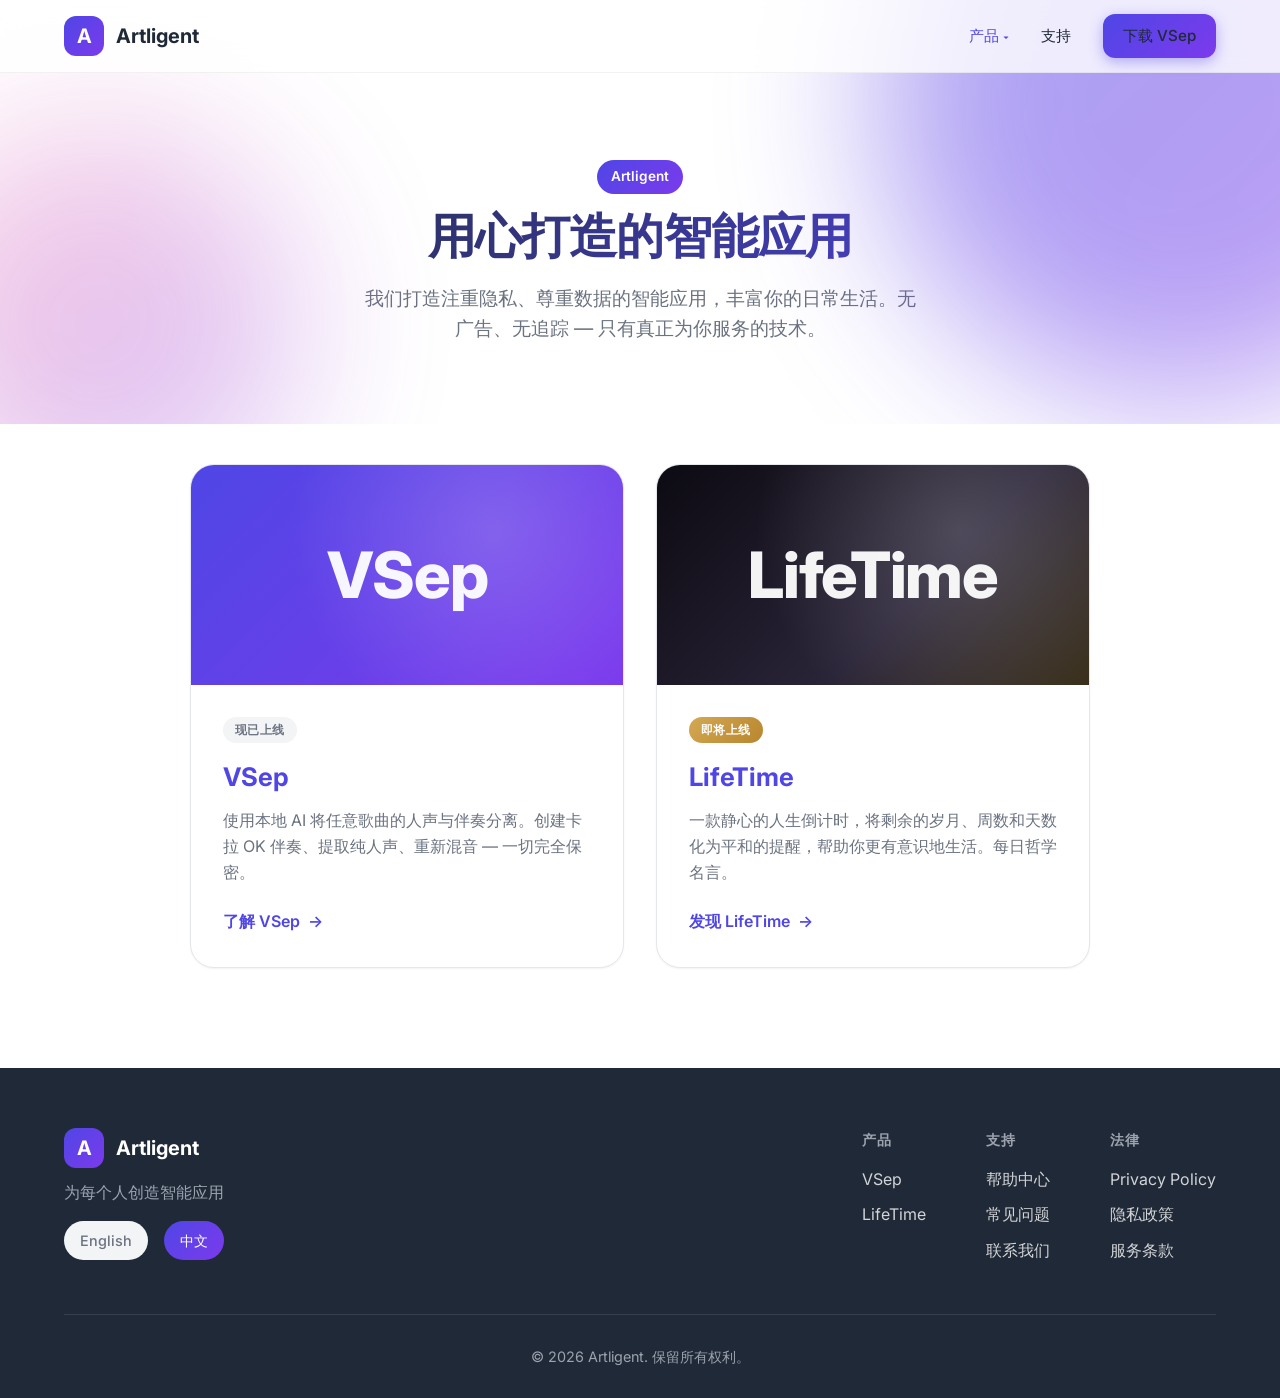
==== index-cn.html @ 1df48ae1 "Initial commit: Artligent marketing site Static bilingual site for artligent.com covering both produ" ====
<!DOCTYPE html>
<html lang="zh-CN">
<head>
    <meta charset="UTF-8">
    <meta name="viewport" content="width=device-width, initial-scale=1.0">
    <title>Artligent - AI 智能应用</title>
    <meta name="description" content="Artligent 创造注重隐私的智能应用。发现 VSep（AI 人声分离）和 LifeTime（静心的人生倒计时）。">
    <link rel="stylesheet" href="css/style.css">
    <link rel="preconnect" href="https://fonts.googleapis.com">
    <link rel="preconnect" href="https://fonts.gstatic.com" crossorigin>
    <link href="https://fonts.googleapis.com/css2?family=Inter:wght@400;500;600;700&display=swap" rel="stylesheet">
</head>
<body>
    <header class="header">
        <nav class="nav container">
            <a href="/index-cn.html" class="logo">
                <div class="logo-icon">A</div>
                <span>Artligent</span>
            </a>
            <ul class="nav-links">
                <li class="nav-item-dropdown">
                    <button class="dropdown-toggle active" type="button">
                        产品 <span class="caret">▾</span>
                    </button>
                    <div class="dropdown-menu">
                        <a href="/vsep-cn.html" class="dropdown-link">
                            <div class="dropdown-link-icon vsep">V</div>
                            <div class="dropdown-link-text">
                                <span class="dropdown-link-title">VSep <span class="dropdown-tag">已上线</span></span>
                                <span class="dropdown-link-desc">AI 人声分离神器</span>
                            </div>
                        </a>
                        <a href="/lifetime-cn.html" class="dropdown-link">
                            <div class="dropdown-link-icon lifetime">L</div>
                            <div class="dropdown-link-text">
                                <span class="dropdown-link-title">LifeTime <span class="dropdown-tag soon">即将上线</span></span>
                                <span class="dropdown-link-desc">静心的人生倒计时</span>
                            </div>
                        </a>
                    </div>
                </li>
                <li><a href="/support-cn.html">支持</a></li>
                <li><a href="https://apps.apple.com/us/app/vsep/id6759715582" class="btn btn-primary">下载 VSep</a></li>
            </ul>
            <button class="mobile-menu-btn" aria-label="Toggle menu">
                <span></span>
                <span></span>
                <span></span>
            </button>
        </nav>
    </header>

    <main>
        <!-- Hub Hero -->
        <section class="hub-hero">
            <div class="hero-bg">
                <div class="gradient-orb orb-1"></div>
                <div class="gradient-orb orb-2"></div>
            </div>
            <div class="container">
                <div class="product-badge">Artligent</div>
                <h1>用心打造的智能应用</h1>
                <p>我们打造注重隐私、尊重数据的智能应用，丰富你的日常生活。无广告、无追踪 — 只有真正为你服务的技术。</p>
            </div>
        </section>

        <!-- Products -->
        <section class="products-section">
            <div class="container">
                <div class="products-grid">
                    <!-- VSep -->
                    <a href="/vsep-cn.html" class="product-card">
                        <div class="product-card-visual vsep">
                            <div class="product-card-initial">VSep</div>
                        </div>
                        <div class="product-card-body">
                            <span class="product-card-tag">现已上线</span>
                            <h3>VSep</h3>
                            <p>使用本地 AI 将任意歌曲的人声与伴奏分离。创建卡拉 OK 伴奏、提取纯人声、重新混音 — 一切完全保密。</p>
                            <span class="product-card-link">
                                了解 VSep <span class="arrow">→</span>
                            </span>
                        </div>
                    </a>

                    <!-- LifeTime -->
                    <a href="/lifetime-cn.html" class="product-card">
                        <div class="product-card-visual lifetime">
                            <div class="product-card-initial">LifeTime</div>
                        </div>
                        <div class="product-card-body">
                            <span class="product-card-tag soon">即将上线</span>
                            <h3>LifeTime</h3>
                            <p>一款静心的人生倒计时，将剩余的岁月、周数和天数化为平和的提醒，帮助你更有意识地生活。每日哲学名言。</p>
                            <span class="product-card-link">
                                发现 LifeTime <span class="arrow">→</span>
                            </span>
                        </div>
                    </a>
                </div>
            </div>
        </section>
    </main>

    <footer class="footer">
        <div class="container">
            <div class="footer-content">
                <div class="footer-brand">
                    <a href="/index-cn.html" class="logo">
                        <div class="logo-icon">A</div>
                        <span>Artligent</span>
                    </a>
                    <p>为每个人创造智能应用</p>
                    <div class="lang-switcher">
                        <a href="/">English</a>
                        <a href="/index-cn.html" class="active">中文</a>
                    </div>
                </div>
                <div class="footer-links">
                    <div class="footer-col">
                        <h4>产品</h4>
                        <ul>
                            <li><a href="/vsep-cn.html">VSep</a></li>
                            <li><a href="/lifetime-cn.html">LifeTime</a></li>
                        </ul>
                    </div>
                    <div class="footer-col">
                        <h4>支持</h4>
                        <ul>
                            <li><a href="/support-cn.html">帮助中心</a></li>
                            <li><a href="/support-cn.html#faq">常见问题</a></li>
                            <li><a href="/support-cn.html#contact">联系我们</a></li>
                        </ul>
                    </div>
                    <div class="footer-col">
                        <h4>法律</h4>
                        <ul>
                            <li><a href="/privacy.html">Privacy Policy</a></li>
                            <li><a href="/privacy-cn.html">隐私政策</a></li>
                            <li><a href="/terms.html">服务条款</a></li>
                        </ul>
                    </div>
                </div>
            </div>
            <div class="footer-bottom">
                <p>&copy; 2026 Artligent. 保留所有权利。</p>
            </div>
        </div>
    </footer>

    <script src="js/main.js"></script>
</body>
</html>
---- css/style.css ----
/* CSS Variables */
:root {
    --primary: #4F46E5;
    --primary-dark: #4338CA;
    --secondary: #7C3AED;
    --accent: #EC4899;
    --text: #1F2937;
    --text-light: #6B7280;
    --text-muted: #9CA3AF;
    --bg: #FFFFFF;
    --bg-light: #F9FAFB;
    --bg-dark: #F3F4F6;
    --border: #E5E7EB;
    --shadow-sm: 0 1px 2px 0 rgb(0 0 0 / 0.05);
    --shadow: 0 4px 6px -1px rgb(0 0 0 / 0.1), 0 2px 4px -2px rgb(0 0 0 / 0.1);
    --shadow-lg: 0 10px 15px -3px rgb(0 0 0 / 0.1), 0 4px 6px -4px rgb(0 0 0 / 0.1);
    --shadow-xl: 0 20px 25px -5px rgb(0 0 0 / 0.1), 0 8px 10px -6px rgb(0 0 0 / 0.1);
    --radius: 12px;
    --radius-lg: 16px;
    --radius-xl: 24px;
    --max-width: 1200px;
}

/* Reset & Base */
*, *::before, *::after {
    box-sizing: border-box;
    margin: 0;
    padding: 0;
}

html {
    scroll-behavior: smooth;
}

body {
    font-family: 'Inter', -apple-system, BlinkMacSystemFont, 'Segoe UI', Roboto, sans-serif;
    font-size: 16px;
    line-height: 1.6;
    color: var(--text);
    background: var(--bg);
    -webkit-font-smoothing: antialiased;
}

a {
    color: var(--primary);
    text-decoration: none;
    transition: color 0.2s;
}

a:hover {
    color: var(--primary-dark);
}

img {
    max-width: 100%;
    height: auto;
}

/* Container */
.container {
    max-width: var(--max-width);
    margin: 0 auto;
    padding: 0 24px;
}

/* Header */
.header {
    position: fixed;
    top: 0;
    left: 0;
    right: 0;
    z-index: 100;
    background: rgba(255, 255, 255, 0.8);
    backdrop-filter: blur(12px);
    -webkit-backdrop-filter: blur(12px);
    border-bottom: 1px solid rgba(0, 0, 0, 0.05);
}

.nav {
    display: flex;
    align-items: center;
    justify-content: space-between;
    height: 72px;
}

.logo {
    display: flex;
    align-items: center;
    gap: 12px;
    font-weight: 700;
    font-size: 1.25rem;
    color: var(--text);
}

.logo:hover {
    color: var(--text);
}

.logo-icon {
    width: 40px;
    height: 40px;
    background: linear-gradient(135deg, var(--primary) 0%, var(--secondary) 100%);
    color: white;
    border-radius: var(--radius);
    display: flex;
    align-items: center;
    justify-content: center;
    font-size: 1.25rem;
    font-weight: 700;
}

.nav-links {
    display: flex;
    align-items: center;
    gap: 32px;
    list-style: none;
}

.nav-links a {
    color: var(--text);
    font-weight: 500;
    font-size: 0.95rem;
}

.nav-links a:hover {
    color: var(--primary);
}

.nav-links a.active {
    color: var(--primary);
}

/* Mobile Menu Button */
.mobile-menu-btn {
    display: none;
    flex-direction: column;
    gap: 5px;
    background: none;
    border: none;
    cursor: pointer;
    padding: 8px;
}

.mobile-menu-btn span {
    width: 24px;
    height: 2px;
    background: var(--text);
    transition: all 0.3s;
}

/* Buttons */
.btn {
    display: inline-flex;
    align-items: center;
    justify-content: center;
    gap: 8px;
    padding: 10px 20px;
    font-size: 0.95rem;
    font-weight: 600;
    border-radius: var(--radius);
    border: none;
    cursor: pointer;
    transition: all 0.2s;
    text-decoration: none;
}

.btn-primary {
    background: linear-gradient(135deg, var(--primary) 0%, var(--secondary) 100%);
    color: white;
    box-shadow: 0 4px 14px rgba(79, 70, 229, 0.4);
}

.btn-primary:hover {
    transform: translateY(-1px);
    box-shadow: 0 6px 20px rgba(79, 70, 229, 0.5);
    color: white;
}

.btn-secondary {
    background: var(--bg-dark);
    color: var(--text);
}

.btn-secondary:hover {
    background: var(--border);
    color: var(--text);
}

.btn-large {
    padding: 14px 28px;
    font-size: 1rem;
}

.btn .icon {
    width: 20px;
    height: 20px;
}

/* Hero Section */
.hero {
    position: relative;
    padding: 140px 0 100px;
    overflow: hidden;
}

.hero-bg {
    position: absolute;
    inset: 0;
    pointer-events: none;
    overflow: hidden;
}

.gradient-orb {
    position: absolute;
    border-radius: 50%;
    filter: blur(80px);
    opacity: 0.5;
}

.orb-1 {
    width: 600px;
    height: 600px;
    background: linear-gradient(135deg, var(--primary) 0%, var(--secondary) 100%);
    top: -200px;
    right: -200px;
}

.orb-2 {
    width: 400px;
    height: 400px;
    background: linear-gradient(135deg, var(--accent) 0%, var(--secondary) 100%);
    bottom: -100px;
    left: -100px;
    opacity: 0.3;
}

.hero-content {
    display: grid;
    grid-template-columns: 1fr 1fr;
    gap: 60px;
    align-items: center;
}

.hero-text h1 {
    font-size: 3rem;
    font-weight: 700;
    line-height: 1.1;
    letter-spacing: -0.02em;
    margin-bottom: 24px;
    background: linear-gradient(135deg, var(--text) 0%, var(--primary) 100%);
    -webkit-background-clip: text;
    -webkit-text-fill-color: transparent;
    background-clip: text;
}

.product-badge {
    display: inline-block;
    padding: 6px 14px;
    background: linear-gradient(135deg, var(--primary) 0%, var(--secondary) 100%);
    color: white;
    border-radius: 100px;
    font-size: 0.85rem;
    font-weight: 600;
    margin-bottom: 16px;
}

.coming-soon {
    padding: 100px 0;
    background: var(--bg-light);
    text-align: center;
}

.coming-soon-content {
    max-width: 500px;
    margin: 0 auto;
    color: var(--text-light);
}

.hero-subtitle {
    font-size: 1.25rem;
    color: var(--text-light);
    margin-bottom: 32px;
    max-width: 480px;
}

.hero-buttons {
    display: flex;
    gap: 16px;
    margin-bottom: 32px;
    flex-wrap: wrap;
}

.hero-badges {
    display: flex;
    gap: 12px;
    flex-wrap: wrap;
}

.badge {
    padding: 6px 14px;
    background: var(--bg-dark);
    border-radius: 100px;
    font-size: 0.85rem;
    font-weight: 500;
    color: var(--text-light);
}

/* Phone Mockup */
.hero-visual {
    display: flex;
    justify-content: center;
}

.phone-mockup {
    width: 280px;
    height: 560px;
    background: linear-gradient(145deg, #1a1a2e 0%, #16213e 100%);
    border-radius: 40px;
    padding: 12px;
    box-shadow: var(--shadow-xl), 0 0 0 1px rgba(255, 255, 255, 0.1) inset;
}

.phone-screen {
    width: 100%;
    height: 100%;
    background: linear-gradient(180deg, #4F46E5 0%, #7C3AED 50%, #1a1a2e 50%, #16213e 100%);
    border-radius: 32px;
    display: flex;
    flex-direction: column;
    align-items: center;
    justify-content: center;
    gap: 24px;
    position: relative;
    overflow: hidden;
}

.waveform-demo {
    display: flex;
    align-items: center;
    gap: 8px;
}

.wave-bar {
    width: 16px;
    background: white;
    border-radius: 8px;
    animation: wave 1.2s ease-in-out infinite;
}

.waveform-demo .wave-bar:nth-child(1) { height: 60px; animation-delay: 0s; }
.waveform-demo .wave-bar:nth-child(2) { height: 90px; animation-delay: 0.1s; }
.waveform-demo .wave-bar:nth-child(3) { height: 120px; animation-delay: 0.2s; }
.waveform-demo .wave-bar:nth-child(4) { height: 150px; animation-delay: 0.3s; }
.waveform-demo .wave-bar:nth-child(5) { height: 120px; animation-delay: 0.4s; }
.waveform-demo .wave-bar:nth-child(6) { height: 90px; animation-delay: 0.5s; }
.waveform-demo .wave-bar:nth-child(7) { height: 60px; animation-delay: 0.6s; }

.waveform-demo.secondary .wave-bar {
    background: var(--accent);
}

.waveform-demo.secondary .wave-bar:nth-child(1) { height: 50px; }
.waveform-demo.secondary .wave-bar:nth-child(2) { height: 75px; }
.waveform-demo.secondary .wave-bar:nth-child(3) { height: 100px; }
.waveform-demo.secondary .wave-bar:nth-child(4) { height: 125px; }
.waveform-demo.secondary .wave-bar:nth-child(5) { height: 100px; }
.waveform-demo.secondary .wave-bar:nth-child(6) { height: 75px; }
.waveform-demo.secondary .wave-bar:nth-child(7) { height: 50px; }

@keyframes wave {
    0%, 100% { transform: scaleY(1); }
    50% { transform: scaleY(0.8); }
}

.separator-line {
    width: 120px;
    height: 2px;
    background: rgba(255, 255, 255, 0.3);
    border-radius: 1px;
}

/* Section Headers */
.section-header {
    text-align: center;
    max-width: 600px;
    margin: 0 auto 60px;
}

.section-header h2 {
    font-size: 2.5rem;
    font-weight: 700;
    margin-bottom: 16px;
}

.section-header p {
    font-size: 1.125rem;
    color: var(--text-light);
}

/* Features Section */
.features {
    padding: 100px 0;
    background: var(--bg-light);
}

.features-grid {
    display: grid;
    grid-template-columns: repeat(3, 1fr);
    gap: 24px;
}

.feature-card {
    background: white;
    padding: 32px;
    border-radius: var(--radius-lg);
    box-shadow: var(--shadow-sm);
    transition: all 0.3s;
}

.feature-card:hover {
    transform: translateY(-4px);
    box-shadow: var(--shadow-lg);
}

.feature-icon {
    width: 56px;
    height: 56px;
    background: linear-gradient(135deg, var(--primary) 0%, var(--secondary) 100%);
    border-radius: var(--radius);
    display: flex;
    align-items: center;
    justify-content: center;
    margin-bottom: 20px;
}

.feature-icon svg {
    width: 28px;
    height: 28px;
    color: white;
}

.feature-card h3 {
    font-size: 1.25rem;
    font-weight: 600;
    margin-bottom: 12px;
}

.feature-card p {
    color: var(--text-light);
    font-size: 0.95rem;
}

/* How It Works */
.how-it-works {
    padding: 100px 0;
}

.steps {
    display: flex;
    align-items: center;
    justify-content: center;
    gap: 40px;
}

.step {
    text-align: center;
    max-width: 280px;
}

.step-number {
    width: 64px;
    height: 64px;
    background: linear-gradient(135deg, var(--primary) 0%, var(--secondary) 100%);
    color: white;
    border-radius: 50%;
    display: flex;
    align-items: center;
    justify-content: center;
    font-size: 1.5rem;
    font-weight: 700;
    margin: 0 auto 20px;
}

.step h3 {
    font-size: 1.25rem;
    font-weight: 600;
    margin-bottom: 12px;
}

.step p {
    color: var(--text-light);
}

.step-arrow {
    font-size: 2rem;
    color: var(--border);
    font-weight: 300;
}

/* Use Cases */
.use-cases {
    padding: 100px 0;
    background: var(--bg-light);
}

.use-cases-grid {
    display: grid;
    grid-template-columns: repeat(4, 1fr);
    gap: 24px;
}

.use-case {
    background: white;
    padding: 28px;
    border-radius: var(--radius-lg);
    box-shadow: var(--shadow-sm);
}

.use-case h4 {
    font-size: 1.1rem;
    font-weight: 600;
    margin-bottom: 12px;
}

.use-case p {
    color: var(--text-light);
    font-size: 0.9rem;
}

/* CTA Section */
.cta {
    padding: 100px 0;
    background: linear-gradient(135deg, var(--primary) 0%, var(--secondary) 100%);
    color: white;
    text-align: center;
}

.cta-content {
    max-width: 600px;
    margin: 0 auto;
}

.cta h2 {
    font-size: 2.5rem;
    font-weight: 700;
    margin-bottom: 16px;
}

.cta p {
    font-size: 1.125rem;
    opacity: 0.9;
    margin-bottom: 32px;
}

.cta .btn-primary {
    background: white;
    color: var(--primary);
    box-shadow: 0 4px 14px rgba(0, 0, 0, 0.2);
}

.cta .btn-primary:hover {
    background: var(--bg-light);
    color: var(--primary-dark);
}

/* Footer */
.footer {
    background: var(--text);
    color: white;
    padding: 60px 0 30px;
}

.footer-content {
    display: flex;
    justify-content: space-between;
    margin-bottom: 40px;
}

.footer-brand .logo {
    color: white;
    margin-bottom: 12px;
}

.footer-brand p {
    color: var(--text-muted);
}

.footer-links {
    display: flex;
    gap: 60px;
}

.footer-col h4 {
    font-size: 0.9rem;
    font-weight: 600;
    text-transform: uppercase;
    letter-spacing: 0.05em;
    margin-bottom: 16px;
    color: var(--text-muted);
}

.footer-col ul {
    list-style: none;
}

.footer-col li {
    margin-bottom: 10px;
}

.footer-col a {
    color: white;
    opacity: 0.8;
    transition: opacity 0.2s;
}

.footer-col a:hover {
    opacity: 1;
    color: white;
}

.footer-bottom {
    padding-top: 30px;
    border-top: 1px solid rgba(255, 255, 255, 0.1);
    text-align: center;
    color: var(--text-muted);
    font-size: 0.9rem;
}

/* Page Header */
.page-header {
    padding: 120px 0 60px;
    background: var(--bg-light);
    text-align: center;
}

.page-header h1 {
    font-size: 2.5rem;
    font-weight: 700;
    margin-bottom: 12px;
}

.page-header p {
    color: var(--text-light);
}

/* Support Section */
.support-section {
    padding: 60px 0 100px;
}

.support-grid {
    display: grid;
    grid-template-columns: 240px 1fr;
    gap: 60px;
}

.support-nav {
    position: sticky;
    top: 100px;
}

.support-nav-item {
    display: block;
    padding: 12px 16px;
    border-radius: var(--radius);
    color: var(--text);
    font-weight: 500;
    margin-bottom: 8px;
}

.support-nav-item:hover {
    background: var(--bg-light);
    color: var(--primary);
}

.support-nav-item.active {
    background: linear-gradient(135deg, var(--primary) 0%, var(--secondary) 100%);
    color: white;
}

.support-content h2 {
    font-size: 1.75rem;
    font-weight: 700;
    margin-bottom: 24px;
    padding-top: 20px;
}

.support-block {
    margin-bottom: 60px;
}

/* FAQ */
.faq-list {
    display: flex;
    flex-direction: column;
    gap: 16px;
}

.faq-item {
    background: white;
    border: 1px solid var(--border);
    border-radius: var(--radius-lg);
    overflow: hidden;
}

.faq-question {
    width: 100%;
    padding: 20px 24px;
    display: flex;
    align-items: center;
    justify-content: space-between;
    background: none;
    border: none;
    font-size: 1rem;
    font-weight: 600;
    cursor: pointer;
    text-align: left;
}

.faq-icon {
    width: 20px;
    height: 20px;
    transition: transform 0.3s;
    flex-shrink: 0;
}

.faq-item.active .faq-icon {
    transform: rotate(180deg);
}

.faq-answer {
    max-height: 0;
    overflow: hidden;
    transition: max-height 0.3s ease-out;
}

.faq-item.active .faq-answer {
    max-height: 500px;
}

.faq-answer p {
    padding: 0 24px 20px;
    color: var(--text-light);
}

/* Troubleshooting */
.troubleshooting-list {
    display: flex;
    flex-direction: column;
    gap: 24px;
}

.troubleshooting-item {
    background: white;
    padding: 24px;
    border-radius: var(--radius-lg);
    border: 1px solid var(--border);
}

.troubleshooting-item h4 {
    font-size: 1.1rem;
    font-weight: 600;
    margin-bottom: 16px;
}

.troubleshooting-item ul {
    margin-left: 20px;
    color: var(--text-light);
}

.troubleshooting-item li {
    margin-bottom: 8px;
}

/* Contact */
.contact-options {
    display: grid;
    grid-template-columns: repeat(3, 1fr);
    gap: 24px;
    margin-bottom: 40px;
}

.contact-card {
    background: white;
    padding: 32px;
    border-radius: var(--radius-lg);
    border: 1px solid var(--border);
    text-align: center;
}

.contact-icon {
    font-size: 2.5rem;
    margin-bottom: 16px;
}

.contact-card h4 {
    font-size: 1.1rem;
    font-weight: 600;
    margin-bottom: 8px;
}

.contact-card p {
    color: var(--text-light);
    font-size: 0.9rem;
    margin-bottom: 16px;
}

.contact-card a {
    font-weight: 600;
}

.response-time {
    background: var(--bg-light);
    padding: 20px;
    border-radius: var(--radius);
    text-align: center;
}

/* Legal Content */
.legal-content {
    padding: 60px 0 100px;
}

.legal-document {
    max-width: 800px;
    margin: 0 auto;
}

.legal-intro {
    font-size: 1.125rem;
    color: var(--text-light);
    margin-bottom: 40px;
}

.legal-document h2 {
    font-size: 1.5rem;
    font-weight: 700;
    margin: 40px 0 20px;
}

.legal-document p {
    margin-bottom: 16px;
    color: var(--text-light);
}

.legal-document ul {
    margin: 20px 0;
    padding-left: 24px;
    color: var(--text-light);
}

.legal-document li {
    margin-bottom: 12px;
}

.legal-document strong {
    color: var(--text);
}

.legal-footer {
    margin-top: 60px;
    padding-top: 40px;
    border-top: 1px solid var(--border);
    text-align: center;
}

/* Responsive Design */
@media (max-width: 1024px) {
    .features-grid {
        grid-template-columns: repeat(2, 1fr);
    }

    .use-cases-grid {
        grid-template-columns: repeat(2, 1fr);
    }
}

@media (max-width: 768px) {
    .nav-links {
        display: none;
    }

    .mobile-menu-btn {
        display: flex;
    }

    .hero-content {
        grid-template-columns: 1fr;
        text-align: center;
    }

    .hero-text h1 {
        font-size: 2.5rem;
    }

    .hero-subtitle {
        margin-left: auto;
        margin-right: auto;
    }

    .hero-buttons {
        justify-content: center;
    }

    .hero-badges {
        justify-content: center;
    }

    .features-grid {
        grid-template-columns: 1fr;
    }

    .steps {
        flex-direction: column;
    }

    .step-arrow {
        transform: rotate(90deg);
    }

    .use-cases-grid {
        grid-template-columns: 1fr;
    }

    .contact-options {
        grid-template-columns: 1fr;
    }

    .support-grid {
        grid-template-columns: 1fr;
    }

    .support-nav {
        position: static;
        display: flex;
        gap: 12px;
        overflow-x: auto;
        padding-bottom: 12px;
    }

    .support-nav-item {
        white-space: nowrap;
        margin-bottom: 0;
    }

    .footer-content {
        flex-direction: column;
        gap: 40px;
    }

    .footer-links {
        flex-direction: column;
        gap: 32px;
    }
}

@media (max-width: 480px) {
    .hero-text h1 {
        font-size: 2rem;
    }

    .hero-subtitle {
        font-size: 1rem;
    }

    .section-header h2 {
        font-size: 1.75rem;
    }

    .cta h2 {
        font-size: 1.75rem;
    }

    .phone-mockup {
        width: 220px;
        height: 440px;
    }
}

/* Language Switcher */
.lang-switcher {
    display: flex;
    gap: 16px;
    justify-content: center;
    margin-top: 16px;
}

.lang-switcher a {
    padding: 8px 16px;
    border-radius: 100px;
    font-size: 0.9rem;
    font-weight: 500;
    color: var(--text-light);
    background: var(--bg-dark);
    transition: all 0.2s;
}

.lang-switcher a:hover {
    color: var(--text);
    background: var(--border);
}

.lang-switcher a.active {
    color: white;
    background: linear-gradient(135deg, var(--primary) 0%, var(--secondary) 100%);
}

/* ===== Products Dropdown (nav) ===== */
.nav-item-dropdown {
    position: relative;
}

.dropdown-toggle {
    display: inline-flex;
    align-items: center;
    gap: 4px;
    color: var(--text);
    font-weight: 500;
    font-size: 0.95rem;
    cursor: pointer;
    background: none;
    border: none;
    padding: 0;
    font-family: inherit;
}

.dropdown-toggle:hover {
    color: var(--primary);
}

.dropdown-toggle.active {
    color: var(--primary);
}

.dropdown-toggle .caret {
    transition: transform 0.2s;
    font-size: 0.75rem;
}

.nav-item-dropdown.open .dropdown-toggle .caret {
    transform: rotate(180deg);
}

.dropdown-menu {
    position: absolute;
    top: calc(100% + 12px);
    left: 50%;
    transform: translateX(-50%) translateY(-6px);
    min-width: 240px;
    background: white;
    border-radius: var(--radius-lg);
    box-shadow: var(--shadow-xl);
    border: 1px solid var(--border);
    padding: 8px;
    opacity: 0;
    visibility: hidden;
    transition: opacity 0.2s, transform 0.2s, visibility 0.2s;
    z-index: 200;
}

.nav-item-dropdown.open .dropdown-menu {
    opacity: 1;
    visibility: visible;
    transform: translateX(-50%) translateY(0);
}

.dropdown-link {
    display: flex;
    align-items: flex-start;
    gap: 12px;
    padding: 12px;
    border-radius: var(--radius);
    color: var(--text);
    transition: background 0.2s;
}

.dropdown-link:hover {
    background: var(--bg-light);
    color: var(--text);
}

.dropdown-link-icon {
    width: 36px;
    height: 36px;
    border-radius: 9px;
    display: flex;
    align-items: center;
    justify-content: center;
    color: white;
    font-weight: 700;
    flex-shrink: 0;
    font-size: 1rem;
}

.dropdown-link-icon.vsep {
    background: linear-gradient(135deg, var(--primary) 0%, var(--secondary) 100%);
}

.dropdown-link-icon.lifetime {
    background: linear-gradient(135deg, #2a2438 0%, #d4a853 100%);
}

.dropdown-link-text {
    display: flex;
    flex-direction: column;
    gap: 2px;
}

.dropdown-link-title {
    font-weight: 600;
    font-size: 0.95rem;
    display: flex;
    align-items: center;
    gap: 8px;
}

.dropdown-link-desc {
    font-size: 0.82rem;
    color: var(--text-light);
    font-weight: 400;
}

.dropdown-tag {
    font-size: 0.65rem;
    font-weight: 700;
    text-transform: uppercase;
    letter-spacing: 0.04em;
    padding: 2px 7px;
    border-radius: 100px;
    background: var(--bg-dark);
    color: var(--text-light);
}

.dropdown-tag.soon {
    background: linear-gradient(135deg, #d4a853 0%, #b8862e 100%);
    color: white;
}

/* ===== Products Hub ===== */
.hub-hero {
    position: relative;
    padding: 160px 0 80px;
    overflow: hidden;
    text-align: center;
}

.hub-hero h1 {
    font-size: 3rem;
    font-weight: 700;
    line-height: 1.1;
    letter-spacing: -0.02em;
    margin-bottom: 20px;
    background: linear-gradient(135deg, var(--text) 0%, var(--primary) 100%);
    -webkit-background-clip: text;
    -webkit-text-fill-color: transparent;
    background-clip: text;
}

.hub-hero p {
    font-size: 1.2rem;
    color: var(--text-light);
    max-width: 560px;
    margin: 0 auto;
}

.products-section {
    padding: 40px 0 100px;
}

.products-grid {
    display: grid;
    grid-template-columns: repeat(2, 1fr);
    gap: 32px;
    max-width: 900px;
    margin: 0 auto;
}

.product-card {
    position: relative;
    display: flex;
    flex-direction: column;
    background: white;
    border-radius: var(--radius-xl);
    box-shadow: var(--shadow-sm);
    border: 1px solid var(--border);
    overflow: hidden;
    transition: all 0.3s;
}

.product-card:hover {
    transform: translateY(-6px);
    box-shadow: var(--shadow-xl);
}

.product-card-visual {
    height: 220px;
    display: flex;
    align-items: center;
    justify-content: center;
    position: relative;
    overflow: hidden;
}

.product-card-visual.vsep {
    background: linear-gradient(135deg, var(--primary) 0%, var(--secondary) 100%);
}

.product-card-visual.lifetime {
    background: linear-gradient(135deg, #0c0a12 0%, #2a2438 60%, #3a2f1a 100%);
}

.product-card-visual::before {
    content: '';
    position: absolute;
    inset: 0;
    background: radial-gradient(circle at 70% 30%, rgba(255,255,255,0.18), transparent 60%);
}

.product-card-initial {
    font-size: 4rem;
    font-weight: 800;
    color: rgba(255, 255, 255, 0.95);
    letter-spacing: -0.02em;
    position: relative;
    z-index: 1;
}

.product-card-body {
    padding: 32px;
    flex: 1;
    display: flex;
    flex-direction: column;
}

.product-card-tag {
    display: inline-flex;
    align-items: center;
    gap: 6px;
    padding: 4px 12px;
    border-radius: 100px;
    font-size: 0.72rem;
    font-weight: 700;
    text-transform: uppercase;
    letter-spacing: 0.04em;
    align-self: flex-start;
    margin-bottom: 14px;
    background: var(--bg-dark);
    color: var(--text-light);
}

.product-card-tag.soon {
    background: linear-gradient(135deg, #d4a853 0%, #b8862e 100%);
    color: white;
}

.product-card-body h3 {
    font-size: 1.6rem;
    font-weight: 700;
    margin-bottom: 10px;
}

.product-card-body p {
    color: var(--text-light);
    margin-bottom: 24px;
    flex: 1;
}

.product-card-link {
    display: inline-flex;
    align-items: center;
    gap: 8px;
    font-weight: 600;
    color: var(--primary);
    align-self: flex-start;
}

.product-card-link:hover {
    color: var(--primary-dark);
    gap: 12px;
}

.product-card-link .arrow {
    transition: transform 0.2s;
}

.product-card:hover .product-card-link .arrow {
    transform: translateX(4px);
}

/* ===== LifeTime themed phone mockup ===== */
.phone-screen.lifetime {
    background: linear-gradient(180deg, #0c0a12 0%, #161322 100%);
    justify-content: space-between;
    padding: 40px 0 32px;
}

.countdown-ring {
    width: 170px;
    height: 170px;
    border-radius: 50%;
    position: relative;
    background: conic-gradient(var(--accent-gold, #d4a853) 0deg, var(--accent-gold, #d4a853) 126deg, rgba(255,255,255,0.08) 126deg, rgba(255,255,255,0.08) 360deg);
    display: flex;
    align-items: center;
    justify-content: center;
    box-shadow: 0 0 40px rgba(212, 168, 83, 0.25);
}

.countdown-ring::before {
    content: '';
    position: absolute;
    inset: 14px;
    border-radius: 50%;
    background: #0c0a12;
}

.countdown-ring-inner {
    position: relative;
    z-index: 1;
    text-align: center;
    color: #f2ede4;
}

.countdown-ring-pct {
    font-size: 2.4rem;
    font-weight: 700;
    font-family: 'SF Mono', ui-monospace, Menlo, monospace;
    background: linear-gradient(135deg, #f2ede4 0%, #d4a853 100%);
    -webkit-background-clip: text;
    -webkit-text-fill-color: transparent;
    background-clip: text;
    line-height: 1;
}

.countdown-ring-label {
    font-size: 0.65rem;
    color: #7a7585;
    text-transform: uppercase;
    letter-spacing: 0.1em;
    margin-top: 4px;
}

.quote-preview {
    width: 80%;
    text-align: center;
    color: #7a7585;
    font-size: 0.7rem;
    font-style: italic;
    line-height: 1.5;
}

.quote-preview .quote-mark {
    color: #d4a853;
    font-size: 1rem;
    line-height: 0;
    position: relative;
    top: 3px;
}

/* Coming soon button (non-primary look) */
.btn-coming-soon {
    background: var(--bg-dark);
    color: var(--text-light);
    cursor: default;
    box-shadow: none;
}

.btn-coming-soon:hover {
    transform: none;
    color: var(--text-light);
}

/* Feature cards themed for LifeTime (gold icons) */
.feature-icon.gold {
    background: linear-gradient(135deg, #d4a853 0%, #b8862e 100%);
}

/* CTA variant for LifeTime (dark/gold) */
.cta.lifetime {
    background: linear-gradient(135deg, #0c0a12 0%, #2a2438 100%);
}

.cta.lifetime .btn-primary {
    background: linear-gradient(135deg, #d4a853 0%, #b8862e 100%);
    color: #0c0a12;
}

.cta.lifetime .btn-coming-soon {
    background: rgba(255, 255, 255, 0.08);
    color: rgba(242, 237, 228, 0.7);
}

@media (max-width: 768px) {
    .products-grid {
        grid-template-columns: 1fr;
    }

    .hub-hero h1 {
        font-size: 2.5rem;
    }

    /* Products dropdown behaves as an inline expanding list inside the mobile menu */
    .nav-item-dropdown {
        width: 100%;
    }

    .nav-item-dropdown .dropdown-toggle {
        width: 100%;
        justify-content: center;
    }

    .nav-item-dropdown .dropdown-menu {
        position: static;
        transform: none;
        opacity: 1;
        visibility: visible;
        box-shadow: none;
        border: none;
        padding: 4px 0 4px 12px;
        margin-top: 4px;
        display: none;
    }

    .nav-item-dropdown.open .dropdown-menu {
        display: block;
    }
}

@media (max-width: 480px) {
    .hub-hero h1 {
        font-size: 2rem;
    }

    .product-card-visual {
        height: 180px;
    }

    .countdown-ring {
        width: 140px;
        height: 140px;
    }

    .countdown-ring-pct {
        font-size: 2rem;
    }
}
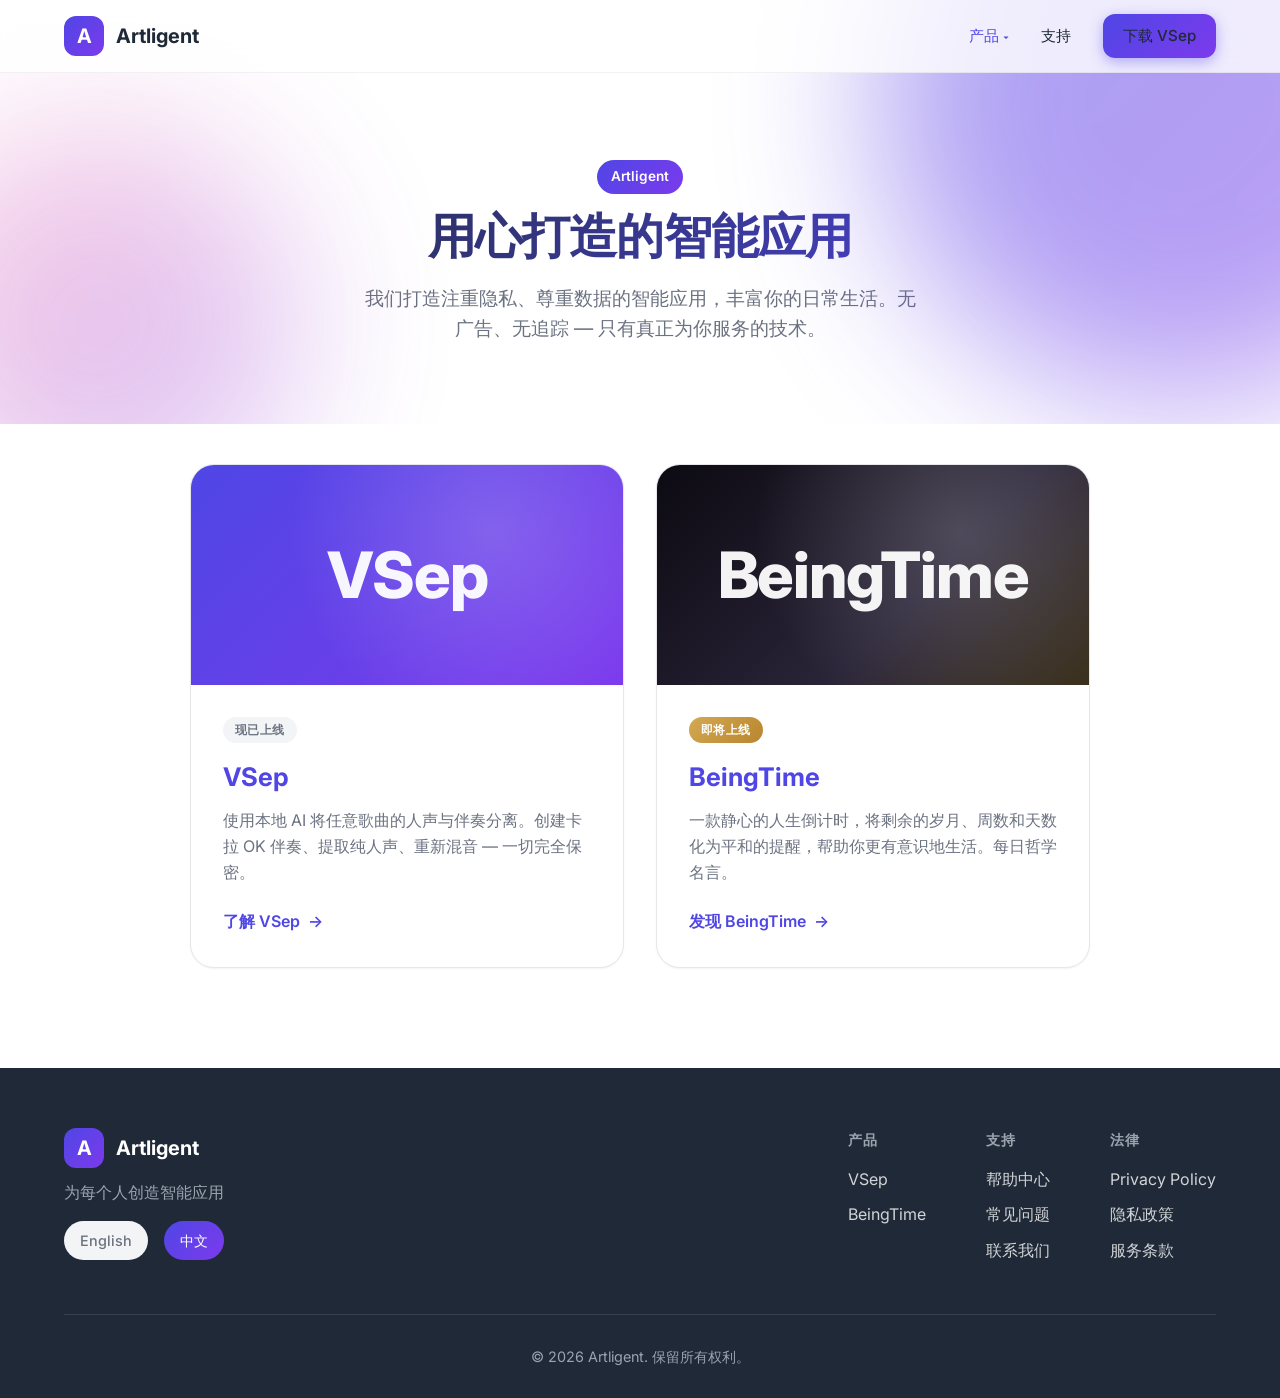
==== commit f57e49aa: "Rebrand LifeTime to BeingTime across the site The iOS app was rebranded to BeingTime in the app repo" ====
--- a/index-cn.html
+++ b/index-cn.html
@@ -4,7 +4,7 @@
     <meta charset="UTF-8">
     <meta name="viewport" content="width=device-width, initial-scale=1.0">
     <title>Artligent - AI 智能应用</title>
-    <meta name="description" content="Artligent 创造注重隐私的智能应用。发现 VSep（AI 人声分离）和 LifeTime（静心的人生倒计时）。">
+    <meta name="description" content="Artligent 创造注重隐私的智能应用。发现 VSep（AI 人声分离）和 BeingTime（静心的人生倒计时）。">
     <link rel="stylesheet" href="css/style.css">
     <link rel="preconnect" href="https://fonts.googleapis.com">
     <link rel="preconnect" href="https://fonts.gstatic.com" crossorigin>
@@ -30,10 +30,10 @@
                                 <span class="dropdown-link-desc">AI 人声分离神器</span>
                             </div>
                         </a>
-                        <a href="/lifetime-cn.html" class="dropdown-link">
-                            <div class="dropdown-link-icon lifetime">L</div>
+                        <a href="/beingtime-cn.html" class="dropdown-link">
+                            <div class="dropdown-link-icon lifetime">B</div>
                             <div class="dropdown-link-text">
-                                <span class="dropdown-link-title">LifeTime <span class="dropdown-tag soon">即将上线</span></span>
+                                <span class="dropdown-link-title">BeingTime <span class="dropdown-tag soon">即将上线</span></span>
                                 <span class="dropdown-link-desc">静心的人生倒计时</span>
                             </div>
                         </a>
@@ -83,17 +83,17 @@
                         </div>
                     </a>
 
-                    <!-- LifeTime -->
-                    <a href="/lifetime-cn.html" class="product-card">
+                    <!-- BeingTime -->
+                    <a href="/beingtime-cn.html" class="product-card">
                         <div class="product-card-visual lifetime">
-                            <div class="product-card-initial">LifeTime</div>
+                            <div class="product-card-initial">BeingTime</div>
                         </div>
                         <div class="product-card-body">
                             <span class="product-card-tag soon">即将上线</span>
-                            <h3>LifeTime</h3>
+                            <h3>BeingTime</h3>
                             <p>一款静心的人生倒计时，将剩余的岁月、周数和天数化为平和的提醒，帮助你更有意识地生活。每日哲学名言。</p>
                             <span class="product-card-link">
-                                发现 LifeTime <span class="arrow">→</span>
+                                发现 BeingTime <span class="arrow">→</span>
                             </span>
                         </div>
                     </a>
@@ -121,7 +121,7 @@
                         <h4>产品</h4>
                         <ul>
                             <li><a href="/vsep-cn.html">VSep</a></li>
-                            <li><a href="/lifetime-cn.html">LifeTime</a></li>
+                            <li><a href="/beingtime-cn.html">BeingTime</a></li>
                         </ul>
                     </div>
                     <div class="footer-col">
